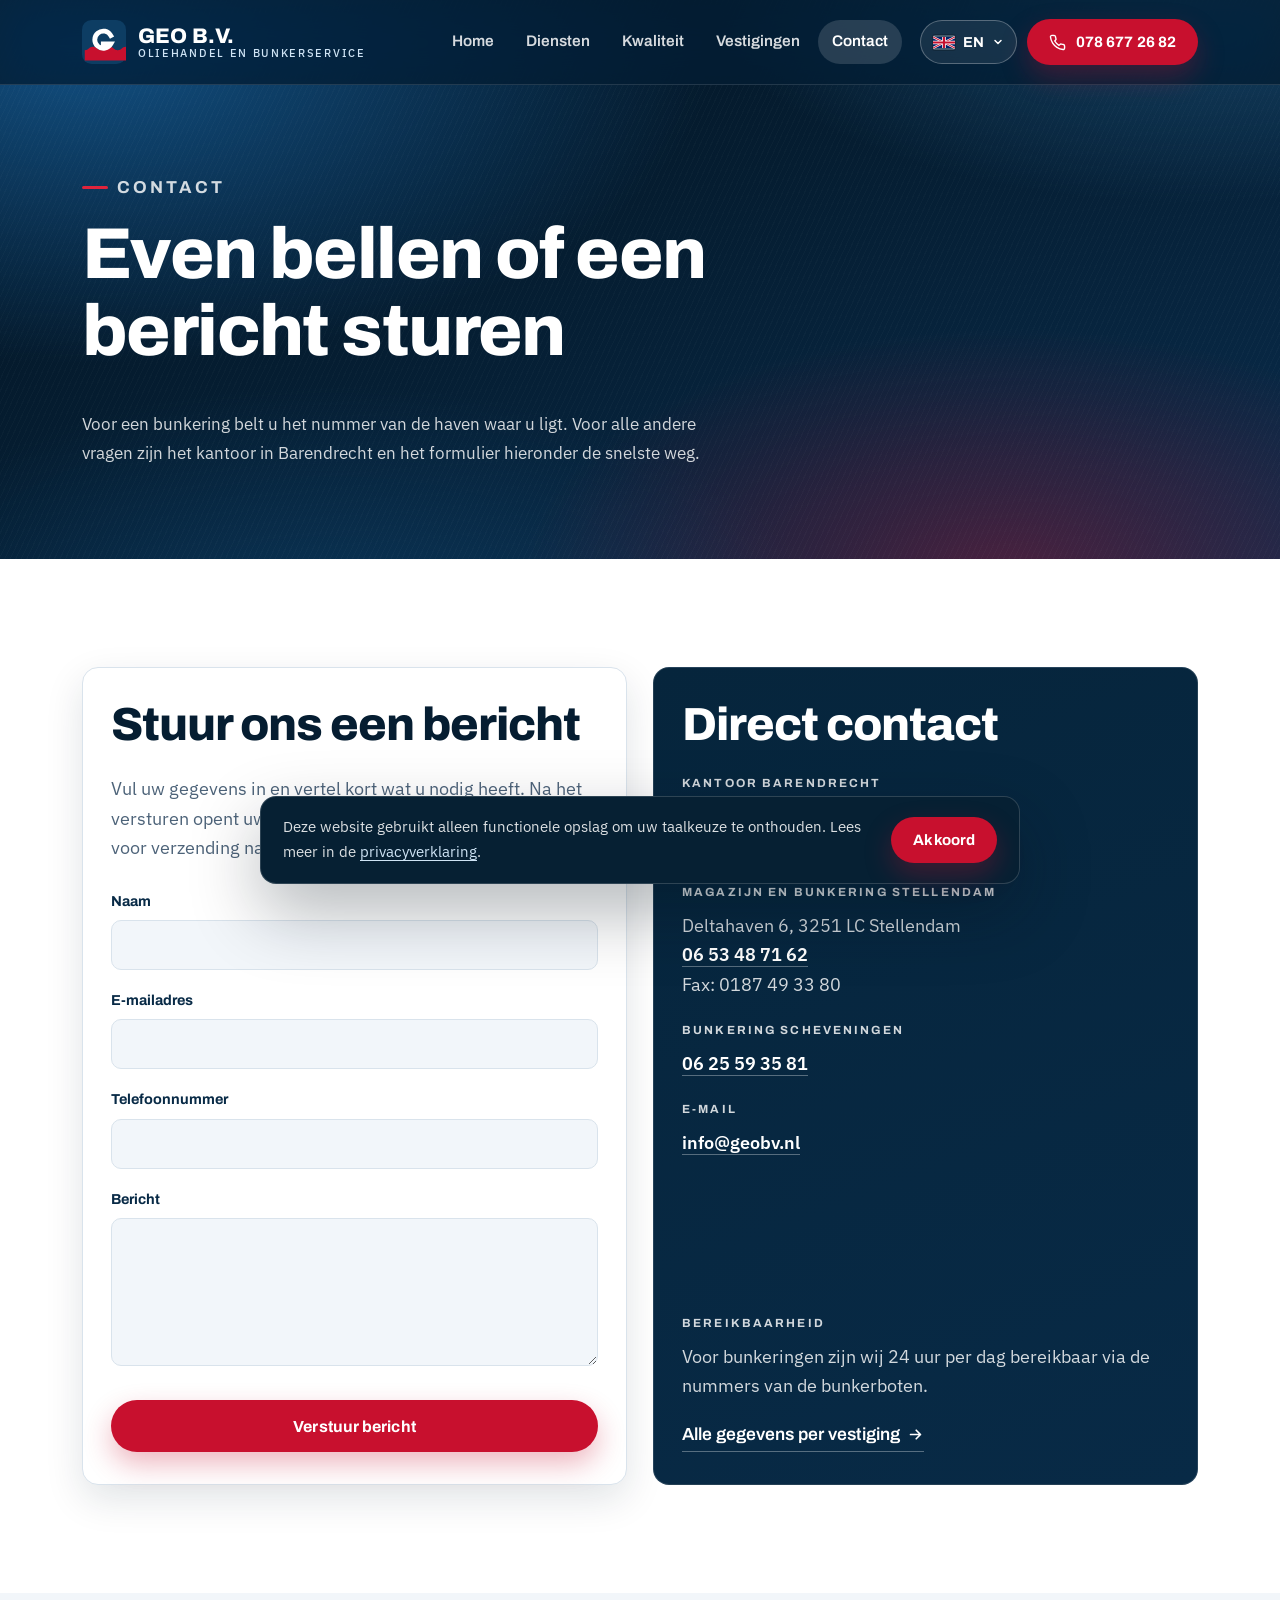
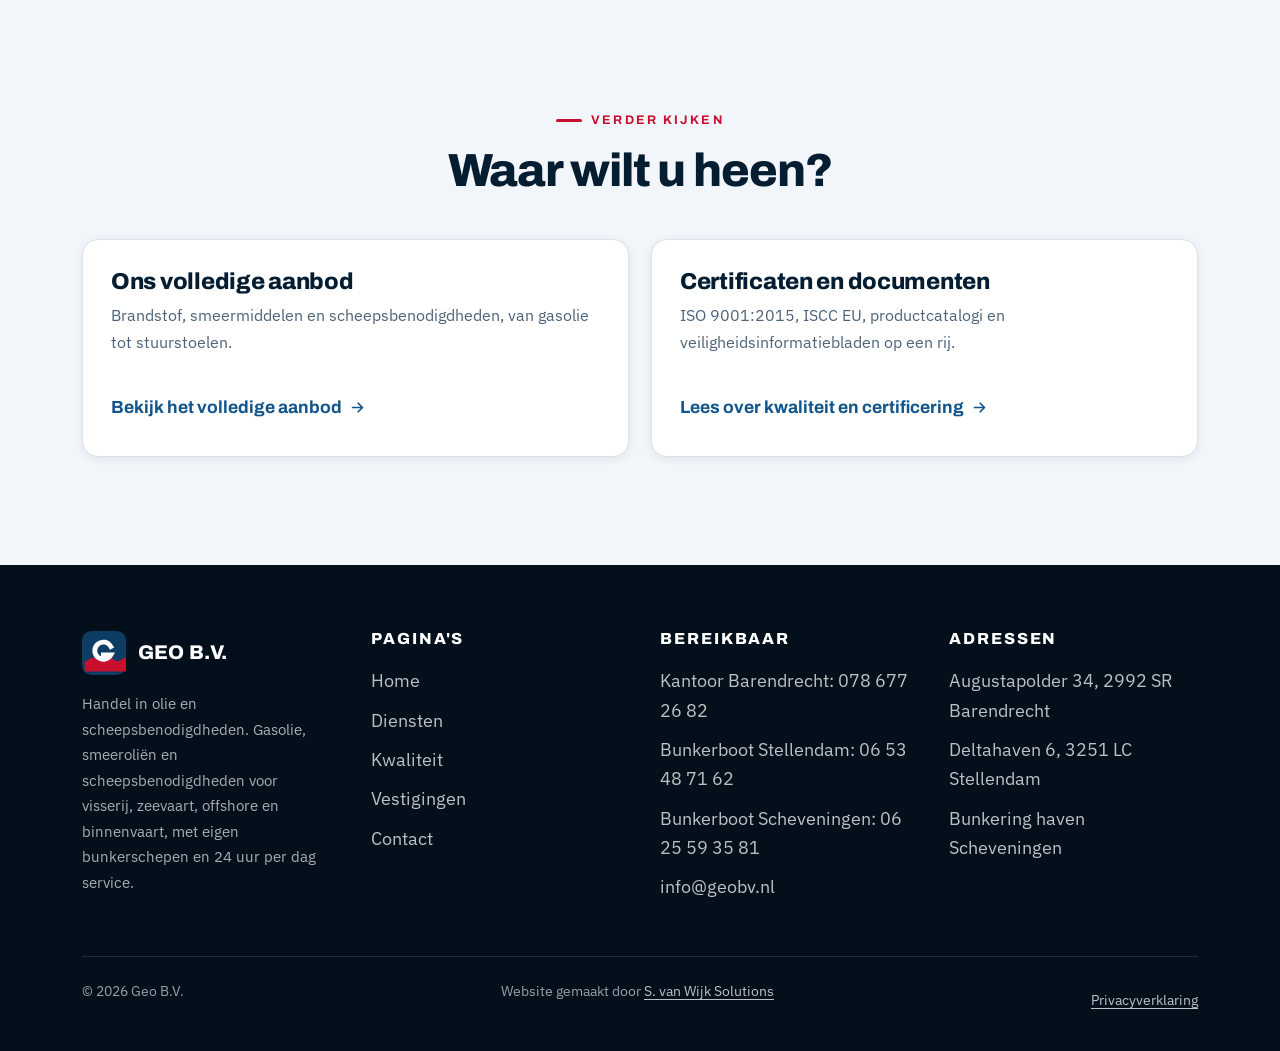
==== contact.html @ 6b33cb9b "Alle pagina's: diensten, kwaliteit, vestigingen, contact, privacy en 404 Certificaten ISO 9001:2015 " ====
<!DOCTYPE html>
<html lang="nl">
<head>
<meta charset="UTF-8">
<meta name="viewport" content="width=device-width, initial-scale=1.0">
<meta name="robots" content="noindex, nofollow">
<title>Contact | Geo B.V. in Barendrecht en Stellendam</title>
<meta name="description" content="Neem contact op met Geo B.V. Kantoor Barendrecht 078 677 26 82, bunkerboot Stellendam 06 53 48 71 62, bunkerboot Scheveningen 06 25 59 35 81, info@geobv.nl.">
<link rel="canonical" href="https://svanwijksolutions.github.io/geo/contact.html">
<link rel="alternate" hreflang="nl" href="https://svanwijksolutions.github.io/geo/contact.html?lang=nl">
<link rel="alternate" hreflang="en" href="https://svanwijksolutions.github.io/geo/contact.html?lang=en">
<link rel="alternate" hreflang="x-default" href="https://svanwijksolutions.github.io/geo/contact.html">
<link rel="icon" href="assets/images/favicon.svg" type="image/svg+xml">
<link rel="icon" href="assets/images/favicon.ico" sizes="any">
<link rel="apple-touch-icon" href="assets/images/apple-touch-icon.png">
<meta property="og:type" content="website">
<meta property="og:locale" content="nl_NL">
<meta property="og:site_name" content="Geo B.V.">
<meta property="og:title" content="Contact | Geo B.V. in Barendrecht en Stellendam">
<meta property="og:description" content="Bel de bunkerboot in uw haven of stuur een bericht via het formulier.">
<meta property="og:url" content="https://svanwijksolutions.github.io/geo/contact.html">
<meta property="og:image" content="https://svanwijksolutions.github.io/geo/assets/images/bunkerschip-geo-ii-scheveningen.jpg">
<meta name="twitter:card" content="summary_large_image">
<link rel="preconnect" href="https://fonts.googleapis.com">
<link rel="preconnect" href="https://fonts.gstatic.com" crossorigin>
<link href="https://fonts.googleapis.com/css2?family=Archivo:wght@400..900&family=IBM+Plex+Sans:wght@400;500;600&display=swap" rel="stylesheet">
<link rel="stylesheet" href="style.css">
<script type="application/ld+json">
{
  "@context": "https://schema.org",
  "@type": "Organization",
  "name": "Geo B.V.",
  "description": "Handel in olie en scheepsbenodigdheden met 24-uurs bunkerservice.",
  "url": "https://www.geobv.nl/",
  "email": "info@geobv.nl",
  "telephone": "+31786772682",
  "address": {
    "@type": "PostalAddress",
    "streetAddress": "Augustapolder 34",
    "postalCode": "2992 SR",
    "addressLocality": "Barendrecht",
    "addressCountry": "NL"
  },
  "contactPoint": [
    { "@type": "ContactPoint", "contactType": "kantoor", "telephone": "+31786772682", "areaServed": "NL" },
    { "@type": "ContactPoint", "contactType": "bunkerboot Stellendam", "telephone": "+31653487162", "areaServed": "NL" },
    { "@type": "ContactPoint", "contactType": "bunkerboot Scheveningen", "telephone": "+31625593581", "areaServed": "NL" }
  ],
  "hasCredential": ["ISO 9001:2015", "ISCC EU"]
}
</script>
</head>
<body data-page="contact">
<a class="skip-link" href="#main" data-i18n="a11y.skip">Direct naar de inhoud</a>
<div id="header-placeholder"></div>

<main id="main">

  <section class="page-hero">
    <div class="aurora" aria-hidden="true"></div>
    <div class="grain" aria-hidden="true"></div>
    <div class="wrap">
      <p class="eyebrow eyebrow--light anim" data-i18n="contact.eyebrow">Contact</p>
      <h1 class="anim d1" data-i18n="contact.title">Even bellen of een bericht sturen</h1>
      <p class="anim d2" data-i18n="contact.lead">Voor een bunkering belt u het nummer van de haven waar u ligt. Voor alle andere vragen zijn het kantoor in Barendrecht en het formulier hieronder de snelste weg.</p>
    </div>
  </section>

  <section class="section" id="formulier">
    <div class="wrap">
      <div class="contact-layout">

        <div class="form-card reveal s1">
          <h2 data-i18n="form.title">Stuur ons een bericht</h2>
          <p class="lead" style="margin-bottom:26px" data-i18n="form.lead">Vul uw gegevens in en vertel kort wat u nodig heeft. Na het versturen opent uw e-mailprogramma met het bericht klaar voor verzending naar info@geobv.nl.</p>

          <form id="contact-form" novalidate>
            <div class="field">
              <label for="naam" data-i18n="form.naam">Naam</label>
              <input type="text" id="naam" name="naam" autocomplete="name" required>
            </div>
            <div class="field">
              <label for="email" data-i18n="form.email">E-mailadres</label>
              <input type="email" id="email" name="email" autocomplete="email" required>
            </div>
            <div class="field">
              <label for="telefoon" data-i18n="form.telefoon">Telefoonnummer</label>
              <input type="tel" id="telefoon" name="telefoon" autocomplete="tel">
            </div>
            <div class="field">
              <label for="bericht" data-i18n="form.bericht">Bericht</label>
              <textarea id="bericht" name="bericht" rows="6" required></textarea>
            </div>

            <div class="field-hp" aria-hidden="true">
              <label for="bedrijfsnaam-controle">Laat dit veld leeg</label>
              <input type="text" id="bedrijfsnaam-controle" name="bedrijfsnaam-controle" tabindex="-1" autocomplete="off">
            </div>

            <div class="form-actions">
              <button type="submit" class="btn btn--primary" data-i18n="form.submit">Verstuur bericht</button>
              <p class="form-status" id="form-status" data-i18n="form.status">Uw e-mailprogramma opent met een kant-en-klaar bericht aan info@geobv.nl. Controleer het bericht en verstuur het.</p>
            </div>
          </form>
        </div>

        <div class="info-card reveal s2">
          <div>
            <h2 data-i18n="contact.info.title">Direct contact</h2>
            <div class="info-block">
              <p class="info-label" data-i18n="contact.info.officeLabel">Kantoor Barendrecht</p>
              <p>Augustapolder 34, 2992 SR Barendrecht<br><a href="tel:+31786772682">078 677 26 82</a></p>
            </div>
            <div class="info-block">
              <p class="info-label" data-i18n="contact.info.stellendamLabel">Magazijn en bunkering Stellendam</p>
              <p>Deltahaven 6, 3251 LC Stellendam<br><a href="tel:+31653487162">06 53 48 71 62</a><br><span data-i18n="vest.b.fax">Fax: 0187 49 33 80</span></p>
            </div>
            <div class="info-block">
              <p class="info-label" data-i18n="contact.info.schevLabel">Bunkering Scheveningen</p>
              <p><a href="tel:+31625593581">06 25 59 35 81</a></p>
            </div>
            <div class="info-block">
              <p class="info-label" data-i18n="contact.info.mailLabel">E-mail</p>
              <p><a href="mailto:info@geobv.nl">info@geobv.nl</a></p>
            </div>
          </div>

          <div>
            <p class="info-label" data-i18n="contact.info.availLabel">Bereikbaarheid</p>
            <p data-i18n="contact.info.avail">Voor bunkeringen zijn wij 24 uur per dag bereikbaar via de nummers van de bunkerboten.</p>
            <p style="margin-top:18px">
              <a class="textlink textlink--light" href="vestigingen.html">
                <span data-i18n="loc.more">Alle gegevens per vestiging</span>
                <svg width="17" height="17" viewBox="0 0 24 24" fill="none" stroke="currentColor" stroke-width="2.4" stroke-linecap="round" stroke-linejoin="round" aria-hidden="true" focusable="false"><path d="M5 12h14M13 6l6 6-6 6"></path></svg>
              </a>
            </p>
          </div>
        </div>

      </div>
    </div>
  </section>

  <section class="section section--sand section--tight">
    <div class="wrap">
      <div class="section-head section-head--center reveal">
        <p class="eyebrow" data-i18n="contact.next.eyebrow">Verder kijken</p>
        <h2 data-i18n="contact.next.title">Waar wilt u heen?</h2>
      </div>
      <div class="grid grid--2">
        <article class="card reveal s1">
          <h3 data-i18n="contact.next.a.title">Ons volledige aanbod</h3>
          <p data-i18n="contact.next.a.text">Brandstof, smeermiddelen en scheepsbenodigdheden, van gasolie tot stuurstoelen.</p>
          <div class="card-foot">
            <a class="textlink" href="diensten.html">
              <span data-i18n="services.more">Bekijk het volledige aanbod</span>
              <svg width="17" height="17" viewBox="0 0 24 24" fill="none" stroke="currentColor" stroke-width="2.4" stroke-linecap="round" stroke-linejoin="round" aria-hidden="true" focusable="false"><path d="M5 12h14M13 6l6 6-6 6"></path></svg>
            </a>
          </div>
        </article>
        <article class="card reveal s2">
          <h3 data-i18n="contact.next.b.title">Certificaten en documenten</h3>
          <p data-i18n="contact.next.b.text">ISO 9001:2015, ISCC EU, productcatalogi en veiligheidsinformatiebladen op een rij.</p>
          <div class="card-foot">
            <a class="textlink" href="kwaliteit.html">
              <span data-i18n="story.link">Lees over kwaliteit en certificering</span>
              <svg width="17" height="17" viewBox="0 0 24 24" fill="none" stroke="currentColor" stroke-width="2.4" stroke-linecap="round" stroke-linejoin="round" aria-hidden="true" focusable="false"><path d="M5 12h14M13 6l6 6-6 6"></path></svg>
            </a>
          </div>
        </article>
      </div>
    </div>
  </section>

</main>

<div id="footer-placeholder"></div>

<div class="cookiebar" role="region" aria-label="Cookiemelding" data-i18n-attr="aria-label:cookie.aria">
  <p data-i18n-html="cookie.text">Deze website gebruikt alleen functionele opslag om uw taalkeuze te onthouden. Lees meer in de <a href="privacy.html">privacyverklaring</a>.</p>
  <button type="button" class="btn btn--primary btn--sm" data-i18n="cookie.accept">Akkoord</button>
</div>

<script src="js/script.js" defer></script>
</body>
</html>
---- style.css ----
/* ==========================================================================
   Geo B.V. — huisstijl blauw / rood / wit
   ========================================================================== */

:root {
  --navy-950: #03101c;
  --navy-900: #051d31;
  --navy-850: #06253c;
  --navy-800: #082a46;
  --navy-700: #0d3d63;
  --blue-600: #12558c;
  --blue-500: #1b74bd;
  --blue-400: #3f9ee0;
  --blue-200: #cfe4f5;
  --red-700: #a50d24;
  --red-600: #c8102e;
  --red-500: #e0243c;
  --white: #ffffff;
  --sand: #f2f6fa;
  --sand-2: #e8eff6;
  --line: #d9e3ec;
  --ink: #0a1a2a;
  --ink-soft: #4d6379;

  --font-display: "Archivo", "Arial Narrow", "Helvetica Neue", Helvetica, Arial, sans-serif;
  --font-body: "IBM Plex Sans", "Segoe UI", system-ui, -apple-system, Helvetica, Arial, sans-serif;

  --wrap: 1180px;
  --radius-s: 10px;
  --radius-m: 16px;
  --radius-l: 26px;

  --shadow-s: 0 2px 10px rgba(5, 29, 49, .08);
  --shadow-m: 0 14px 38px rgba(5, 29, 49, .12);
  --shadow-l: 0 28px 70px rgba(3, 16, 28, .30);

  --header-h: 84px;
  --ease: cubic-bezier(.22, .68, .32, 1);
}

*, *::before, *::after { box-sizing: border-box; }

html {
  scroll-behavior: smooth;
  scroll-padding-top: calc(var(--header-h) + 16px);
  -webkit-text-size-adjust: 100%;
}

body {
  margin: 0;
  font-family: var(--font-body);
  font-size: 17px;
  line-height: 1.68;
  color: var(--ink);
  background: var(--white);
  overflow-x: hidden;
}

img { max-width: 100%; display: block; }

h1, h2, h3, h4 {
  font-family: var(--font-display);
  color: var(--navy-900);
  margin: 0 0 .55em;
  line-height: 1.06;
  letter-spacing: -.022em;
  font-weight: 800;
  text-wrap: balance;
}

h1 { font-size: clamp(2.35rem, 6.2vw, 4.5rem); }
h2 { font-size: clamp(1.85rem, 3.9vw, 2.9rem); }
h3 { font-size: clamp(1.18rem, 1.9vw, 1.44rem); letter-spacing: -.012em; }
h4 { font-size: 1.05rem; letter-spacing: -.008em; }

p { margin: 0 0 1.15rem; }
p:last-child { margin-bottom: 0; }

a { color: var(--blue-600); text-decoration-thickness: 1px; text-underline-offset: 3px; }
a:hover { color: var(--red-600); }

ul { margin: 0 0 1.15rem; padding-left: 1.15rem; }
li { margin-bottom: .4rem; }

:focus-visible {
  outline: 3px solid var(--blue-400);
  outline-offset: 3px;
  border-radius: 4px;
}

.wrap { width: 100%; max-width: var(--wrap); margin: 0 auto; padding: 0 22px; }
.narrow { max-width: 820px; margin-left: auto; margin-right: auto; }

.section { padding: 76px 0; position: relative; }
.section--tight { padding: 56px 0; }
.section--sand { background: var(--sand); }
.section--line { border-top: 1px solid var(--line); }

.section-head { max-width: 720px; margin-bottom: 44px; }
.section-head--center { margin-left: auto; margin-right: auto; text-align: center; }

.eyebrow {
  display: inline-flex;
  align-items: center;
  gap: .55rem;
  font-family: var(--font-display);
  font-size: .78rem;
  font-weight: 700;
  letter-spacing: .18em;
  text-transform: uppercase;
  color: var(--red-600);
  margin: 0 0 .9rem;
}
.eyebrow::before {
  content: "";
  width: 26px;
  height: 3px;
  border-radius: 2px;
  background: var(--red-600);
}
.eyebrow--light { color: var(--blue-200); }
.eyebrow--light::before { background: var(--red-500); }

.lead { font-size: 1.1rem; color: var(--ink-soft); }
.lead-light { font-size: 1.1rem; color: rgba(255, 255, 255, .82); }

.skip-link {
  position: absolute;
  left: -9999px;
  top: 0;
  z-index: 200;
  background: var(--white);
  color: var(--navy-900);
  padding: 14px 20px;
  font-weight: 600;
  border-radius: 0 0 10px 0;
}
.skip-link:focus { left: 0; }

/* ---------- Knoppen ---------- */
.btn {
  display: inline-flex;
  align-items: center;
  justify-content: center;
  gap: .6rem;
  min-height: 52px;
  padding: 15px 30px;
  border: 0;
  border-radius: 999px;
  font-family: var(--font-display);
  font-size: 1rem;
  font-weight: 700;
  letter-spacing: .006em;
  line-height: 1.2;
  text-decoration: none;
  cursor: pointer;
  transition: transform .32s var(--ease), box-shadow .32s var(--ease), background-color .25s var(--ease), color .25s var(--ease);
}
.btn:hover { transform: translateY(-2px) scale(1.02); }
.btn:active { transform: translateY(0) scale(1); }

.btn--primary {
  background: var(--red-600);
  color: var(--white);
  box-shadow: 0 12px 28px rgba(200, 16, 46, .30);
}
.btn--primary:hover {
  background: var(--red-500);
  color: var(--white);
  box-shadow: 0 18px 40px rgba(200, 16, 46, .42);
}

.btn--ghost {
  background: rgba(255, 255, 255, .07);
  color: var(--white);
  border: 1.5px solid rgba(255, 255, 255, .38);
  backdrop-filter: blur(6px);
  -webkit-backdrop-filter: blur(6px);
}
.btn--ghost:hover {
  background: rgba(255, 255, 255, .16);
  border-color: rgba(255, 255, 255, .70);
  color: var(--white);
}

.btn--outline {
  background: transparent;
  color: var(--navy-800);
  border: 1.5px solid var(--line);
}
.btn--outline:hover { background: var(--navy-800); border-color: var(--navy-800); color: var(--white); }

.btn--sm { min-height: 46px; padding: 12px 22px; font-size: .94rem; }

.textlink {
  display: inline-flex;
  align-items: center;
  gap: .45rem;
  font-family: var(--font-display);
  font-weight: 700;
  color: var(--blue-600);
  text-decoration: none;
  border-bottom: 2px solid transparent;
  padding-bottom: 2px;
  transition: color .22s var(--ease), border-color .22s var(--ease);
}
.textlink:hover { color: var(--red-600); border-bottom-color: var(--red-600); }
.textlink svg { transition: transform .28s var(--ease); }
.textlink:hover svg { transform: translateX(4px); }
.textlink--light { color: var(--blue-200); }
.textlink--light:hover { color: var(--white); border-bottom-color: var(--red-500); }

/* ---------- Header ---------- */
.site-header {
  position: fixed;
  inset: 0 0 auto 0;
  z-index: 100;
  background: rgba(5, 29, 49, .78);
  backdrop-filter: blur(20px) saturate(150%);
  -webkit-backdrop-filter: blur(20px) saturate(150%);
  border-bottom: 1px solid rgba(255, 255, 255, .12);
  transition: background-color .3s var(--ease), border-color .3s var(--ease), box-shadow .3s var(--ease);
}
.site-header.scrolled {
  background: rgba(4, 22, 39, .95);
  box-shadow: 0 12px 34px rgba(3, 16, 28, .34);
}

.header-inner {
  display: flex;
  align-items: center;
  gap: 18px;
  height: var(--header-h);
  transition: height .3s var(--ease);
}
.site-header.scrolled .header-inner { height: 66px; }

.brand {
  display: inline-flex;
  align-items: center;
  gap: 12px;
  text-decoration: none;
  margin-right: auto;
  transition: transform .3s var(--ease);
}
.brand:hover { transform: scale(1.02); }
.brand-mark { width: 44px; height: 44px; flex: 0 0 auto; transition: width .3s var(--ease), height .3s var(--ease); }
.site-header.scrolled .brand-mark { width: 38px; height: 38px; }
.brand-text { display: flex; flex-direction: column; line-height: 1.05; }
.brand-name {
  font-family: var(--font-display);
  font-weight: 800;
  font-size: 1.32rem;
  letter-spacing: .01em;
  color: var(--white);
}
.brand-sub {
  font-size: .66rem;
  letter-spacing: .16em;
  text-transform: uppercase;
  color: var(--blue-200);
  font-weight: 500;
}

.nav-links { display: none; list-style: none; margin: 0; padding: 0; gap: 4px; }
.nav-links li { margin: 0; }
.nav-links a {
  display: inline-flex;
  align-items: center;
  min-height: 44px;
  padding: 8px 14px;
  border-radius: 999px;
  font-family: var(--font-display);
  font-size: .96rem;
  font-weight: 600;
  color: rgba(255, 255, 255, .84);
  text-decoration: none;
  transition: color .22s var(--ease), background-color .22s var(--ease);
}
.nav-links a:hover { color: var(--white); background: rgba(255, 255, 255, .12); }
.nav-links a.is-current { color: var(--white); background: rgba(255, 255, 255, .14); }

.header-actions { display: flex; align-items: center; gap: 10px; }
.header-cta { display: none; }

/* Taalswitcher (desktop dropdown met vlaggen) */
.lang-switch { display: none; position: relative; }
.lang-current {
  display: inline-flex;
  align-items: center;
  gap: 8px;
  min-height: 44px;
  padding: 8px 12px;
  border-radius: 999px;
  border: 1.5px solid rgba(255, 255, 255, .28);
  background: rgba(255, 255, 255, .08);
  color: var(--white);
  font-family: var(--font-display);
  font-weight: 700;
  font-size: .9rem;
  cursor: pointer;
  transition: background-color .22s var(--ease), border-color .22s var(--ease);
}
.lang-current:hover { background: rgba(255, 255, 255, .17); border-color: rgba(255, 255, 255, .5); }
.lang-flag {
  width: 22px;
  height: 15px;
  border-radius: 2px;
  flex: 0 0 auto;
  display: inline-block;
  overflow: hidden;
  background: rgba(255, 255, 255, .2);
  box-shadow: 0 0 0 1px rgba(0, 0, 0, .18);
}
.lang-flag svg { width: 100%; height: 100%; display: block; }
.lang-caret { transition: transform .25s var(--ease); }
.lang-switch.open .lang-caret { transform: rotate(180deg); }

.lang-menu {
  position: absolute;
  top: calc(100% + 10px);
  right: 0;
  min-width: 178px;
  margin: 0;
  padding: 7px;
  list-style: none;
  background: #062033;
  border: 1px solid rgba(255, 255, 255, .16);
  border-radius: 14px;
  box-shadow: var(--shadow-l);
  opacity: 0;
  visibility: hidden;
  transform: translateY(-8px);
  transition: opacity .22s var(--ease), transform .22s var(--ease), visibility .22s var(--ease);
}
.lang-switch.open .lang-menu { opacity: 1; visibility: visible; transform: translateY(0); }
.lang-menu li { margin: 0; }
.lang-menu button {
  display: flex;
  align-items: center;
  gap: 10px;
  width: 100%;
  min-height: 44px;
  padding: 9px 12px;
  border: 0;
  border-radius: 9px;
  background: transparent;
  color: rgba(255, 255, 255, .88);
  font-family: var(--font-body);
  font-size: .95rem;
  font-weight: 500;
  text-align: left;
  cursor: pointer;
  transition: background-color .2s var(--ease), color .2s var(--ease);
}
.lang-menu button:hover { background: rgba(255, 255, 255, .12); color: var(--white); }
.lang-menu button[aria-checked="true"] { background: var(--blue-600); color: var(--white); font-weight: 600; }

/* Hamburger */
.menu-toggle {
  position: relative;
  z-index: 115;
  display: inline-flex;
  flex-direction: column;
  justify-content: center;
  align-items: center;
  gap: 5px;
  width: 48px;
  height: 48px;
  padding: 0;
  border: 1.5px solid rgba(255, 255, 255, .28);
  border-radius: 12px;
  background: rgba(255, 255, 255, .08);
  cursor: pointer;
  transition: background-color .22s var(--ease);
}
.menu-toggle:hover { background: rgba(255, 255, 255, .18); }
.menu-toggle span {
  display: block;
  width: 21px;
  height: 2px;
  border-radius: 2px;
  background: var(--white);
  transition: transform .3s var(--ease), opacity .2s var(--ease);
}
body.menu-open .menu-toggle span:nth-child(1) { transform: translateY(7px) rotate(45deg); }
body.menu-open .menu-toggle span:nth-child(2) { opacity: 0; }
body.menu-open .menu-toggle span:nth-child(3) { transform: translateY(-7px) rotate(-45deg); }

/* Mobiel menu */
.mobile-menu {
  position: fixed;
  inset: 0;
  background: #04182a;
  background-color: #04182a;
  width: 100vw;
  height: 100vh;
  height: 100dvh;
  z-index: 110;
  padding: calc(var(--header-h) + 18px) 22px 40px;
  overflow-y: auto;
  transform: translateX(100%);
  visibility: hidden;
  opacity: 0;
  transition: transform .4s var(--ease), opacity .4s var(--ease), visibility .4s var(--ease);
}
.mobile-menu.open { transform: translateX(0); visibility: visible; opacity: 1; }
body.menu-open .site-header { backdrop-filter: none; -webkit-backdrop-filter: none; background: transparent; border-color: transparent; box-shadow: none; }

.mobile-nav { list-style: none; margin: 0 0 26px; padding: 0; }
.mobile-nav li { margin: 0; border-bottom: 1px solid rgba(255, 255, 255, .10); }
.mobile-nav a {
  display: flex;
  align-items: center;
  min-height: 58px;
  padding: 14px 4px;
  font-family: var(--font-display);
  font-size: 1.3rem;
  font-weight: 700;
  color: var(--white);
  text-decoration: none;
}
.mobile-nav a:hover, .mobile-nav a.is-current { color: var(--blue-400); }

.mobile-extra { display: flex; flex-direction: column; gap: 12px; }
.mobile-extra .btn { width: 100%; }

.mobile-lang { margin-top: 26px; }
.mobile-lang-label {
  font-size: .74rem;
  letter-spacing: .18em;
  text-transform: uppercase;
  color: var(--blue-200);
  font-weight: 600;
  margin-bottom: 10px;
}
.mobile-lang-row { display: flex; gap: 10px; }
.mobile-lang-row button {
  display: inline-flex;
  align-items: center;
  gap: 9px;
  min-height: 48px;
  padding: 10px 18px;
  border-radius: 999px;
  border: 1.5px solid rgba(255, 255, 255, .26);
  background: rgba(255, 255, 255, .06);
  color: var(--white);
  font-family: var(--font-display);
  font-weight: 700;
  font-size: .95rem;
  cursor: pointer;
}
.mobile-lang-row button[aria-checked="true"] { background: var(--blue-600); border-color: var(--blue-500); }

/* ---------- Hero ---------- */
.hero {
  position: relative;
  isolation: isolate;
  padding: calc(var(--header-h) + 74px) 0 96px;
  overflow: hidden;
  color: var(--white);
}
.aurora {
  position: absolute;
  inset: -20% -10%;
  z-index: -2;
  background:
    radial-gradient(60% 60% at 14% 20%, rgba(27, 116, 189, .62), rgba(27, 116, 189, 0) 68%),
    radial-gradient(52% 52% at 86% 6%, rgba(63, 158, 224, .38), rgba(63, 158, 224, 0) 66%),
    radial-gradient(48% 48% at 74% 88%, rgba(200, 16, 46, .34), rgba(200, 16, 46, 0) 66%),
    radial-gradient(46% 46% at 30% 96%, rgba(13, 61, 99, .70), rgba(13, 61, 99, 0) 70%),
    linear-gradient(158deg, #03101c 0%, #051d31 46%, #0a3053 100%);
  animation: aurora-drift 30s ease-in-out infinite alternate;
}
@keyframes aurora-drift {
  0% { transform: translate3d(0, 0, 0) scale(1); }
  50% { transform: translate3d(-2.2%, 1.6%, 0) scale(1.05); }
  100% { transform: translate3d(2%, -1.4%, 0) scale(1.02); }
}
.grain {
  position: absolute;
  inset: 0;
  z-index: -1;
  pointer-events: none;
  background-image:
    repeating-linear-gradient(115deg, rgba(255, 255, 255, .045) 0 1px, transparent 1px 5px);
  opacity: .5;
}

.hero-grid {
  display: grid;
  grid-template-columns: 1fr;
  gap: 46px;
  align-items: center;
}
.hero-copy { max-width: 640px; }
.hero h1 { color: var(--white); font-size: clamp(2.5rem, 7.4vw, 4.9rem); letter-spacing: -.032em; }
.hero h1 .accent {
  background: linear-gradient(100deg, #ffffff 8%, #7cc4f5 32%, #e0243c 58%, #ffffff 84%);
  background-size: 260% 100%;
  -webkit-background-clip: text;
  background-clip: text;
  color: transparent;
  -webkit-text-fill-color: transparent;
  animation: sweep 9s linear infinite;
}
@keyframes sweep {
  0% { background-position: 0% 50%; }
  100% { background-position: 260% 50%; }
}
.hero-sub { font-size: clamp(1.02rem, 1.6vw, 1.18rem); color: rgba(255, 255, 255, .84); max-width: 560px; }
.hero-actions { display: flex; flex-wrap: wrap; gap: 14px; margin-top: 32px; }
.hero-note {
  margin-top: 26px;
  font-size: .92rem;
  color: rgba(255, 255, 255, .66);
  display: flex;
  align-items: center;
  gap: .6rem;
}
.pulse-dot {
  width: 10px;
  height: 10px;
  border-radius: 50%;
  background: #56e08a;
  box-shadow: 0 0 0 0 rgba(86, 224, 138, .7);
  animation: pulse 2.4s infinite;
  flex: 0 0 auto;
}
@keyframes pulse {
  0% { box-shadow: 0 0 0 0 rgba(86, 224, 138, .6); }
  70% { box-shadow: 0 0 0 12px rgba(86, 224, 138, 0); }
  100% { box-shadow: 0 0 0 0 rgba(86, 224, 138, 0); }
}

.hero-figure {
  position: relative;
  border-radius: var(--radius-l);
  overflow: hidden;
  border: 1px solid rgba(255, 255, 255, .22);
  background: rgba(255, 255, 255, .06);
  backdrop-filter: blur(8px);
  -webkit-backdrop-filter: blur(8px);
  box-shadow: var(--shadow-l);
  margin: 0;
}
.hero-figure img { width: 100%; height: 100%; object-fit: cover; object-position: center; aspect-ratio: 768 / 528; }
.hero-figure figcaption {
  position: absolute;
  left: 14px;
  bottom: 14px;
  right: 14px;
  padding: 11px 16px;
  border-radius: 14px;
  background: rgba(4, 22, 39, .74);
  backdrop-filter: blur(10px);
  -webkit-backdrop-filter: blur(10px);
  font-size: .85rem;
  color: rgba(255, 255, 255, .9);
  border: 1px solid rgba(255, 255, 255, .14);
}

.hero-wave { position: absolute; left: 0; right: 0; bottom: -1px; z-index: -1; width: 100%; height: auto; }

/* Compacte paginakop */
.page-hero {
  position: relative;
  isolation: isolate;
  overflow: hidden;
  color: var(--white);
  padding: calc(var(--header-h) + 62px) 0 72px;
}
.page-hero h1 { color: var(--white); }
.page-hero p { color: rgba(255, 255, 255, .82); max-width: 660px; font-size: 1.08rem; }

/* ---------- Statistieken ---------- */
.stats {
  display: grid;
  grid-template-columns: 1fr;
  gap: 14px;
}
.stat {
  background: var(--white);
  border: 1px solid var(--line);
  border-radius: var(--radius-m);
  padding: 26px 24px;
  box-shadow: var(--shadow-s);
  text-align: center;
}
.stat-num {
  font-family: var(--font-display);
  font-size: clamp(2.6rem, 5.4vw, 3.5rem);
  font-weight: 800;
  line-height: 1;
  letter-spacing: -.04em;
  color: var(--navy-800);
  display: block;
}
.stat-num .suffix { color: var(--red-600); }
.stat-label {
  display: block;
  margin-top: 10px;
  font-size: .95rem;
  color: var(--ink-soft);
}

.stats--onhero .stat {
  background: rgba(255, 255, 255, .08);
  border-color: rgba(255, 255, 255, .20);
  backdrop-filter: blur(12px);
  -webkit-backdrop-filter: blur(12px);
  box-shadow: none;
}
.stats--onhero .stat-num { color: var(--white); }
.stats--onhero .stat-num .suffix { color: #ff8a9c; }
.stats--onhero .stat-label { color: rgba(255, 255, 255, .74); }

/* ---------- Kaartrasters ---------- */
.grid { display: grid; gap: 22px; grid-template-columns: 1fr; align-items: stretch; }
.grid--2 { grid-template-columns: 1fr; }
.grid--3 { grid-template-columns: 1fr; }

.card {
  display: flex;
  flex-direction: column;
  height: 100%;
  background: var(--white);
  border: 1px solid var(--line);
  border-radius: var(--radius-m);
  padding: 30px 28px;
  box-shadow: var(--shadow-s);
  transition: transform .34s var(--ease), box-shadow .34s var(--ease), border-color .34s var(--ease);
}
.card:hover { transform: translateY(-4px); box-shadow: var(--shadow-m); border-color: #bcd3e6; }
.card h3 { margin-bottom: .5rem; }
.card p { color: var(--ink-soft); font-size: .99rem; }
.card ul { color: var(--ink-soft); font-size: .97rem; margin-bottom: 0; }
.card .card-foot { margin-top: auto; padding-top: 18px; }

.card--dark {
  background: linear-gradient(160deg, var(--navy-850), var(--navy-800));
  border-color: rgba(255, 255, 255, .14);
  color: var(--white);
}
.card--dark h3 { color: var(--white); }
.card--dark p, .card--dark ul { color: rgba(255, 255, 255, .78); }

.card-icon {
  width: 54px;
  height: 54px;
  margin-bottom: 20px;
  border-radius: 14px;
  background: linear-gradient(150deg, var(--blue-600), var(--navy-800));
  display: grid;
  place-items: center;
  flex: 0 0 auto;
}
.card-icon svg { width: 30px; height: 30px; }
.card-icon--red { background: linear-gradient(150deg, var(--red-600), var(--red-700)); }

.card-index {
  font-family: var(--font-display);
  font-size: .8rem;
  font-weight: 700;
  letter-spacing: .2em;
  color: var(--red-600);
  margin-bottom: 12px;
}

/* Chips */
.chips { display: flex; flex-wrap: wrap; gap: 10px; padding: 0; margin: 0; list-style: none; }
.chips li { margin: 0; }
.chip {
  display: inline-flex;
  align-items: center;
  gap: .5rem;
  padding: 9px 18px;
  border-radius: 999px;
  background: var(--white);
  border: 1px solid var(--line);
  font-family: var(--font-display);
  font-weight: 600;
  font-size: .93rem;
  color: var(--navy-800);
  box-shadow: var(--shadow-s);
}
.chip::before { content: ""; width: 7px; height: 7px; border-radius: 50%; background: var(--red-600); flex: 0 0 auto; }
.chip--plain::before { background: var(--blue-500); }

/* ---------- Beeldband ---------- */
.band {
  position: relative;
  border-radius: var(--radius-l);
  overflow: hidden;
  margin: 0 auto;
  max-width: 900px;
  border: 1px solid var(--line);
  box-shadow: var(--shadow-m);
}
.band img { width: 100%; height: 100%; object-fit: cover; object-position: center; aspect-ratio: 2 / 1; }
.band figcaption {
  padding: 14px 20px;
  font-size: .9rem;
  color: var(--ink-soft);
  background: var(--white);
  border-top: 1px solid var(--line);
}

.split {
  display: grid;
  grid-template-columns: 1fr;
  gap: 40px;
  align-items: center;
}
.split--reverse .split-media { order: -1; }
.split-media { margin: 0; }
.split-media img {
  width: 100%;
  border-radius: var(--radius-m);
  object-fit: cover;
  object-position: center;
  aspect-ratio: 480 / 272;
  border: 1px solid var(--line);
  box-shadow: var(--shadow-m);
}
.split-media figcaption { margin-top: 12px; font-size: .88rem; color: var(--ink-soft); }

/* ---------- Vestigingen ---------- */
.loc-card { position: relative; overflow: hidden; }
.loc-card::after {
  content: "";
  position: absolute;
  inset: auto 0 0 0;
  height: 4px;
  background: linear-gradient(90deg, var(--blue-500), var(--red-600));
  transform: scaleX(0);
  transform-origin: left;
  transition: transform .45s var(--ease);
}
.loc-card:hover::after { transform: scaleX(1); }
.loc-role {
  font-family: var(--font-display);
  font-size: .74rem;
  font-weight: 700;
  letter-spacing: .18em;
  text-transform: uppercase;
  color: var(--red-600);
  margin-bottom: 10px;
}
.loc-list { list-style: none; padding: 0; margin: 0; font-size: .99rem; }
.loc-list li { display: flex; gap: 12px; align-items: flex-start; margin-bottom: 12px; color: var(--ink-soft); }
.loc-list li:last-child { margin-bottom: 0; }
.loc-list svg { width: 19px; height: 19px; flex: 0 0 auto; margin-top: 4px; color: var(--blue-500); }
.loc-list a { color: var(--navy-800); font-weight: 600; text-decoration: none; border-bottom: 1px solid rgba(18, 85, 140, .3); }
.loc-list a:hover { color: var(--red-600); border-bottom-color: var(--red-600); }

/* ---------- Certificaten ---------- */
.cert-grid { display: grid; grid-template-columns: 1fr; gap: 26px; }
.cert {
  display: flex;
  flex-direction: column;
  height: 100%;
  background: var(--white);
  border: 1px solid var(--line);
  border-radius: var(--radius-m);
  overflow: hidden;
  box-shadow: var(--shadow-s);
  transition: transform .34s var(--ease), box-shadow .34s var(--ease);
}
.cert:hover { transform: translateY(-4px); box-shadow: var(--shadow-m); }
.cert-media {
  margin: 0;
  padding: 26px 26px 0;
  background: linear-gradient(175deg, var(--sand-2), var(--white));
  display: flex;
  justify-content: center;
}
.cert-media img {
  width: 100%;
  max-width: 300px;
  height: auto;
  border-radius: 8px 8px 0 0;
  border: 1px solid var(--line);
  border-bottom: 0;
  box-shadow: 0 -8px 30px rgba(5, 29, 49, .12);
}
.cert-body { padding: 26px 28px 30px; display: flex; flex-direction: column; flex: 1; }
.cert-body h3 { margin-bottom: .45rem; }
.cert-body p { color: var(--ink-soft); font-size: .99rem; }
.cert-tag {
  display: inline-flex;
  align-self: flex-start;
  align-items: center;
  gap: .45rem;
  padding: 6px 14px;
  border-radius: 999px;
  background: var(--sand);
  border: 1px solid var(--line);
  font-family: var(--font-display);
  font-size: .78rem;
  font-weight: 700;
  letter-spacing: .1em;
  text-transform: uppercase;
  color: var(--blue-600);
  margin-bottom: 14px;
}

/* Documentenlijst */
.doc-list { list-style: none; margin: 0; padding: 0; display: grid; gap: 12px; grid-template-columns: 1fr; }
.doc-list li { margin: 0; }
.doc-list--one { grid-template-columns: 1fr !important; }
.doc-list a {
  display: flex;
  align-items: center;
  gap: 14px;
  min-height: 60px;
  padding: 15px 20px;
  background: var(--white);
  border: 1px solid var(--line);
  border-radius: var(--radius-s);
  color: var(--navy-800);
  font-weight: 500;
  text-decoration: none;
  box-shadow: var(--shadow-s);
  transition: transform .28s var(--ease), border-color .28s var(--ease), color .28s var(--ease);
}
.doc-list a:hover { transform: translateX(4px); border-color: var(--blue-500); color: var(--blue-600); }
.doc-list svg { width: 20px; height: 20px; flex: 0 0 auto; color: var(--red-600); }
.doc-note { font-size: .92rem; color: var(--ink-soft); margin-top: 16px; }

/* ---------- CTA-band ---------- */
.cta-band {
  position: relative;
  isolation: isolate;
  overflow: hidden;
  color: var(--white);
  padding: 74px 0;
  text-align: center;
}
.cta-band h2 { color: var(--white); }
.cta-inner { display: flex; flex-direction: column; align-items: center; justify-content: center; text-align: center; }
.cta-inner p { color: rgba(255, 255, 255, .82); max-width: 620px; }
.cta-actions { display: flex; flex-wrap: wrap; gap: 14px; justify-content: center; margin-top: 26px; }

/* ---------- Formulier ---------- */
.contact-layout { display: grid; grid-template-columns: 1fr; gap: 26px; align-items: stretch; }
.form-card {
  background: var(--white);
  border: 1px solid var(--line);
  border-radius: var(--radius-m);
  padding: 32px 28px;
  box-shadow: var(--shadow-m);
  display: flex;
  flex-direction: column;
}
.form-card form { display: flex; flex-direction: column; flex: 1; }
.field { margin-bottom: 18px; }
.field label {
  display: block;
  font-family: var(--font-display);
  font-weight: 700;
  font-size: .9rem;
  color: var(--navy-800);
  margin-bottom: 7px;
}
.field input, .field textarea {
  width: 100%;
  min-height: 50px;
  padding: 13px 16px;
  font-family: var(--font-body);
  font-size: 1rem;
  color: var(--ink);
  background: var(--sand);
  border: 1.5px solid var(--line);
  border-radius: var(--radius-s);
  transition: border-color .22s var(--ease), background-color .22s var(--ease);
}
.field textarea { min-height: 138px; resize: vertical; }
.field input:focus, .field textarea:focus { background: var(--white); border-color: var(--blue-500); outline: none; }
.field-hp { position: absolute; left: -9999px; width: 1px; height: 1px; overflow: hidden; }
.form-actions { margin-top: auto; padding-top: 8px; }
.form-actions .btn { width: 100%; }
.form-status {
  margin-top: 16px;
  padding: 14px 18px;
  border-radius: var(--radius-s);
  background: #e9f5ec;
  border: 1px solid #b9dfc4;
  color: #14532d;
  font-size: .95rem;
  display: none;
}
.form-status.show { display: block; }

.info-card {
  background: linear-gradient(160deg, var(--navy-850), var(--navy-800));
  border: 1px solid rgba(255, 255, 255, .12);
  border-radius: var(--radius-m);
  padding: 32px 28px;
  color: var(--white);
  display: flex;
  flex-direction: column;
  justify-content: space-between;
  gap: 24px;
}
.info-card h2, .info-card h3 { color: var(--white); }
.info-block + .info-block { margin-top: 22px; }
.info-label {
  font-family: var(--font-display);
  font-size: .74rem;
  font-weight: 700;
  letter-spacing: .18em;
  text-transform: uppercase;
  color: var(--blue-200);
  margin-bottom: 8px;
}
.info-card a { color: var(--white); text-decoration: none; border-bottom: 1px solid rgba(255, 255, 255, .32); font-weight: 600; }
.info-card a:hover { color: #ffd0d7; border-bottom-color: #ffd0d7; }
.info-card p { color: rgba(255, 255, 255, .82); }

/* ---------- Cookiemelding ---------- */
.cookiebar {
  position: fixed;
  left: 16px;
  right: 16px;
  bottom: 16px;
  z-index: 120;
  display: none;
  gap: 18px;
  align-items: center;
  flex-wrap: wrap;
  max-width: 760px;
  margin: 0 auto;
  padding: 18px 22px;
  border-radius: var(--radius-m);
  background: #062033;
  border: 1px solid rgba(255, 255, 255, .16);
  box-shadow: var(--shadow-l);
  color: rgba(255, 255, 255, .86);
  font-size: .93rem;
}
.cookiebar.show { display: flex; }
.cookiebar p { margin: 0; flex: 1 1 300px; }
.cookiebar a { color: var(--blue-200); }
.cookiebar .btn { flex: 0 0 auto; }

/* ---------- Footer ---------- */
.site-footer { background: var(--navy-950); color: rgba(255, 255, 255, .74); padding: 66px 0 0; }
.footer-grid {
  display: grid;
  grid-template-columns: 1fr;
  gap: 34px;
  padding-bottom: 44px;
}
.footer-col h3 {
  color: var(--white);
  font-size: 1rem;
  letter-spacing: .12em;
  text-transform: uppercase;
  margin-bottom: 18px;
}
.footer-col ul { list-style: none; margin: 0; padding: 0; }
.footer-col li { margin-bottom: 10px; }
.footer-col a { color: rgba(255, 255, 255, .74); text-decoration: none; }
.footer-col a:hover { color: var(--white); }
.footer-brand { display: inline-flex; align-items: center; gap: 12px; margin-bottom: 16px; text-decoration: none; }
.footer-brand .brand-name { font-size: 1.24rem; }
.footer-about p { font-size: .95rem; color: rgba(255, 255, 255, .66); max-width: 340px; }

.footer-bottom {
  display: flex;
  flex-direction: column;
  align-items: center;
  gap: 12px;
  text-align: center;
  padding: 22px 0 30px;
  border-top: 1px solid rgba(255, 255, 255, .12);
  font-size: .88rem;
  color: rgba(255, 255, 255, .6);
}
.footer-bottom a { color: rgba(255, 255, 255, .74); }
.footer-bottom a:hover { color: var(--white); }

/* ---------- 404 ---------- */
.error-page {
  min-height: 74vh;
  display: flex;
  align-items: center;
  justify-content: center;
  text-align: center;
  color: var(--white);
  position: relative;
  isolation: isolate;
  overflow: hidden;
  padding: calc(var(--header-h) + 60px) 0 80px;
}
.error-code {
  font-family: var(--font-display);
  font-size: clamp(5rem, 18vw, 10rem);
  font-weight: 900;
  line-height: .9;
  letter-spacing: -.05em;
  color: rgba(255, 255, 255, .16);
  margin: 0;
}
.error-page h1 { color: var(--white); }
.error-page p { color: rgba(255, 255, 255, .8); max-width: 520px; margin-left: auto; margin-right: auto; }

/* ---------- Tekstpagina (privacy) ---------- */
.prose { max-width: 780px; }
.prose h2 { font-size: clamp(1.4rem, 2.6vw, 1.8rem); margin-top: 2.2rem; }
.prose h3 { margin-top: 1.6rem; }
.prose ul { color: var(--ink-soft); }
.prose table { width: 100%; border-collapse: collapse; margin: 1.2rem 0; font-size: .96rem; }
.prose th, .prose td { text-align: left; padding: 12px 14px; border-bottom: 1px solid var(--line); }
.prose th { font-family: var(--font-display); color: var(--navy-800); }
.table-scroll { overflow-x: auto; }

/* ---------- Beweging ---------- */
@keyframes fade-up {
  from { opacity: 0; transform: translateY(22px); }
  to { opacity: 1; transform: translateY(0); }
}
.anim { animation: fade-up .9s var(--ease) both; }
.d1 { animation-delay: .10s; }
.d2 { animation-delay: .20s; }
.d3 { animation-delay: .30s; }
.d4 { animation-delay: .40s; }
.d5 { animation-delay: .50s; }

/* Veilig scroll-reveal patroon: alleen actief zodra JS de klasse zet */
.js-motion .reveal { opacity: 0; transform: translateY(26px); transition: opacity .75s var(--ease), transform .75s var(--ease); }
.js-motion .reveal.in-view { opacity: 1; transform: translateY(0); }
.js-motion .reveal.s1 { transition-delay: .08s; }
.js-motion .reveal.s2 { transition-delay: .16s; }
.js-motion .reveal.s3 { transition-delay: .24s; }
.js-motion .reveal.s4 { transition-delay: .32s; }
.js-motion .reveal.s5 { transition-delay: .40s; }

@media (prefers-reduced-motion: reduce) {
  html { scroll-behavior: auto; }
  *, *::before, *::after {
    animation-duration: .001ms !important;
    animation-iteration-count: 1 !important;
    transition-duration: .001ms !important;
  }
  .anim { animation: none; opacity: 1; transform: none; }
  .js-motion .reveal { opacity: 1; transform: none; }
}

/* ==========================================================================
   Breakpoints
   ========================================================================== */

@media (min-width: 560px) {
  .stats { grid-template-columns: repeat(3, 1fr); }
  .doc-list { grid-template-columns: 1fr; }
  .footer-bottom { font-size: .9rem; }
}

@media (min-width: 768px) {
  body { font-size: 17.5px; }
  .section { padding: 96px 0; }
  .section--tight { padding: 66px 0; }
  .grid--2 { grid-template-columns: repeat(2, 1fr); }
  .cert-grid { grid-template-columns: repeat(2, 1fr); }
  .contact-layout { grid-template-columns: 1fr 1fr; }
  .split { grid-template-columns: 1fr 1fr; gap: 50px; }
  .lang-switch { display: block; }
  .mobile-lang { display: none; }
  .doc-list { grid-template-columns: repeat(2, 1fr); }
  .footer-grid { grid-template-columns: repeat(2, 1fr); gap: 34px 40px; }
  .footer-bottom {
    flex-direction: row;
    justify-content: space-between;
    align-items: center;
    text-align: left;
    gap: 20px;
  }
  .band img { aspect-ratio: 900 / 272; }
  .cta-band { padding: 96px 0; }
}

@media (min-width: 992px) {
  .nav-links { display: flex; }
  .header-cta { display: inline-flex; }
  .menu-toggle { display: none; }
  .grid--3 { grid-template-columns: repeat(3, 1fr); }
  .hero { padding: calc(var(--header-h) + 92px) 0 118px; }
  .hero-grid { grid-template-columns: 1.05fr .95fr; gap: 56px; }
  .footer-grid { grid-template-columns: repeat(4, 1fr); }
  .mobile-menu { display: none; }
  .page-hero { padding: calc(var(--header-h) + 84px) 0 92px; }
}

@media (min-width: 1200px) {
  .wrap { padding: 0 32px; }
  .section { padding: 108px 0; }
}
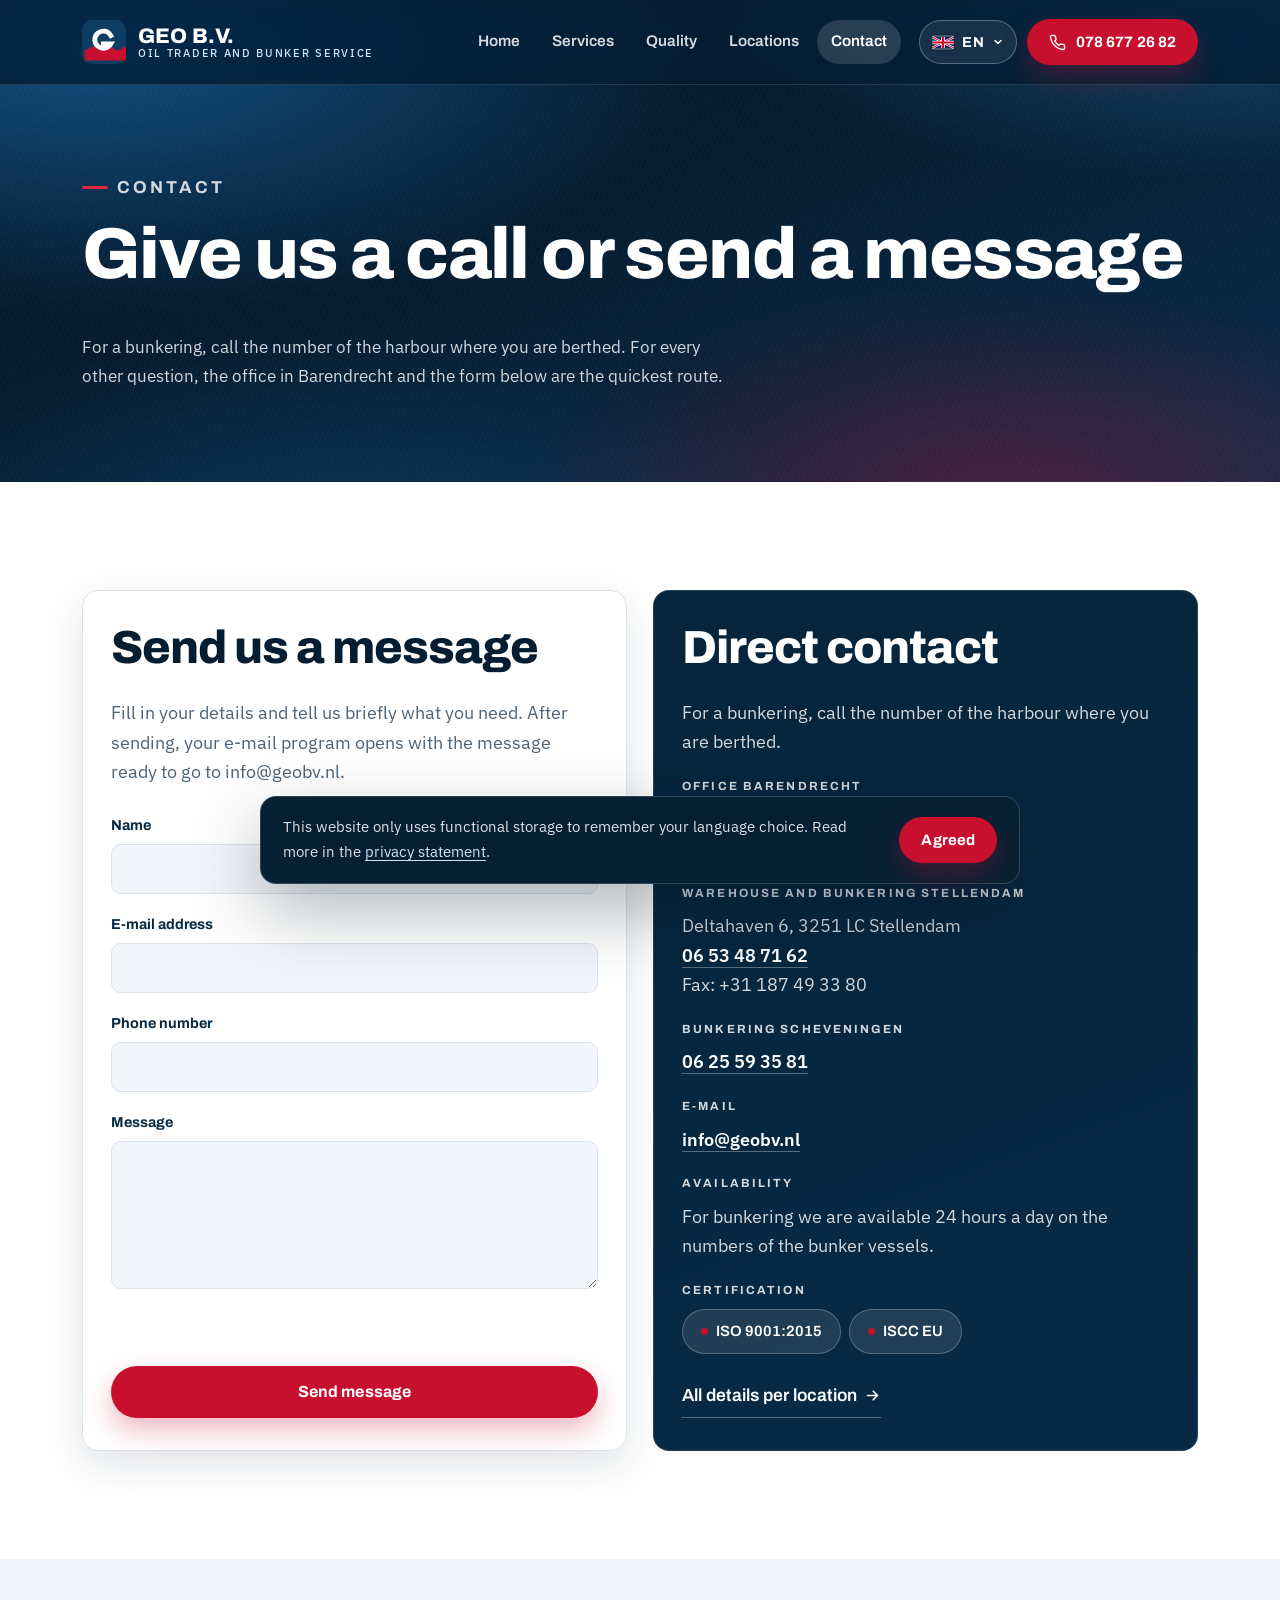
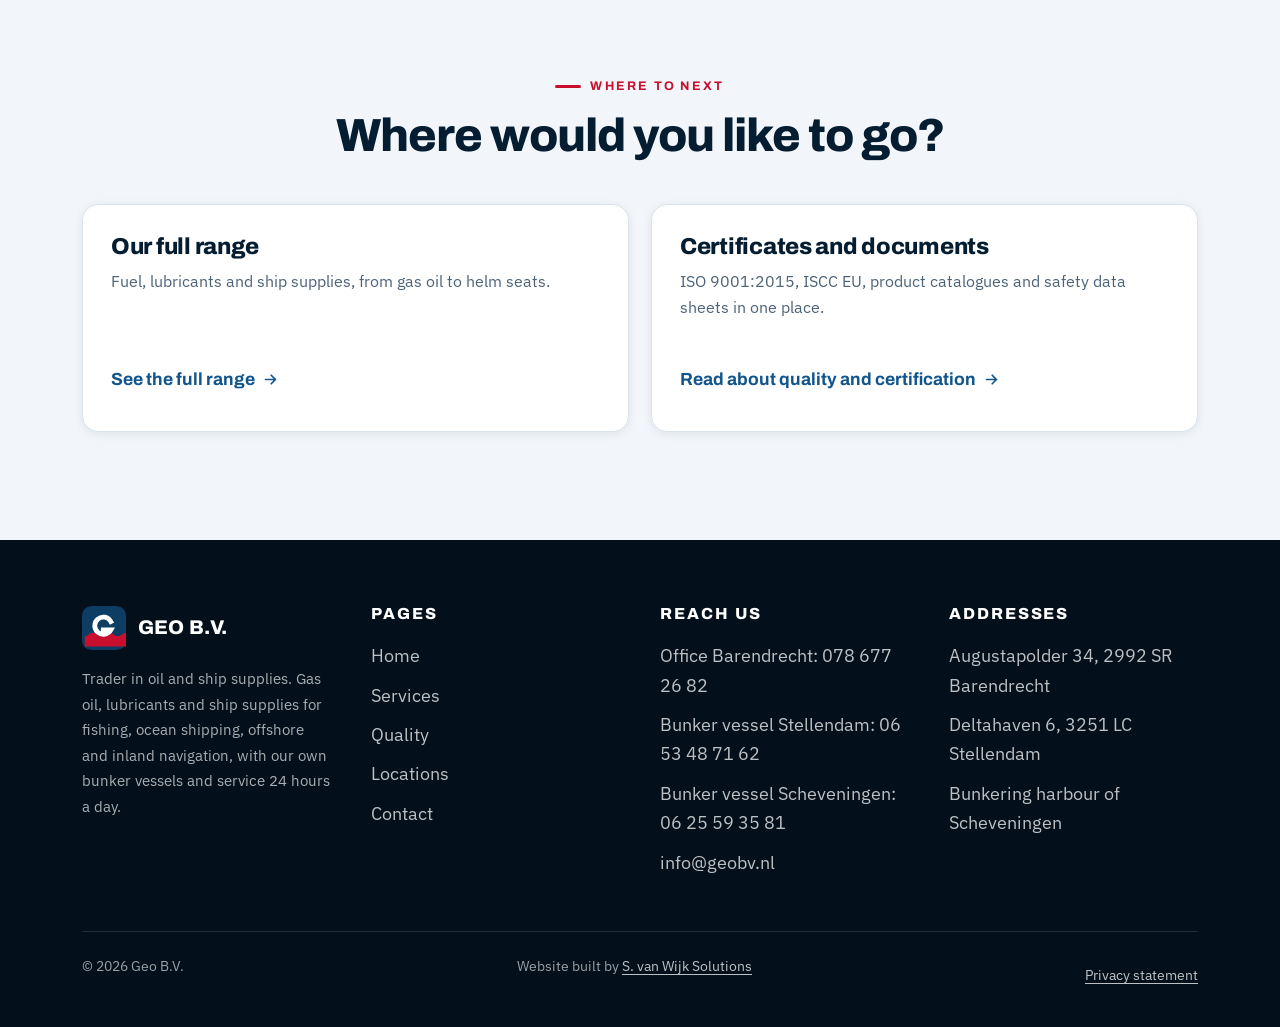
==== commit 4c66a13b: "Eindpolish na visuele QA op 480, 768, 992 en 1440 pixels Contactkaart vult nu de volledige kolomhoog" ====
--- a/contact.html
+++ b/contact.html
@@ -105,35 +105,49 @@
         </div>
 
         <div class="info-card reveal s2">
-          <div>
+          <div class="info-block">
             <h2 data-i18n="contact.info.title">Direct contact</h2>
-            <div class="info-block">
-              <p class="info-label" data-i18n="contact.info.officeLabel">Kantoor Barendrecht</p>
-              <p>Augustapolder 34, 2992 SR Barendrecht<br><a href="tel:+31786772682">078 677 26 82</a></p>
-            </div>
-            <div class="info-block">
-              <p class="info-label" data-i18n="contact.info.stellendamLabel">Magazijn en bunkering Stellendam</p>
-              <p>Deltahaven 6, 3251 LC Stellendam<br><a href="tel:+31653487162">06 53 48 71 62</a><br><span data-i18n="vest.b.fax">Fax: 0187 49 33 80</span></p>
-            </div>
-            <div class="info-block">
-              <p class="info-label" data-i18n="contact.info.schevLabel">Bunkering Scheveningen</p>
-              <p><a href="tel:+31625593581">06 25 59 35 81</a></p>
-            </div>
-            <div class="info-block">
-              <p class="info-label" data-i18n="contact.info.mailLabel">E-mail</p>
-              <p><a href="mailto:info@geobv.nl">info@geobv.nl</a></p>
-            </div>
-          </div>
-
-          <div>
+            <p data-i18n="contact.info.lead">Voor een bunkering belt u het nummer van de haven waar u ligt.</p>
+          </div>
+
+          <div class="info-block">
+            <p class="info-label" data-i18n="contact.info.officeLabel">Kantoor Barendrecht</p>
+            <p>Augustapolder 34, 2992 SR Barendrecht<br><a href="tel:+31786772682">078 677 26 82</a></p>
+          </div>
+
+          <div class="info-block">
+            <p class="info-label" data-i18n="contact.info.stellendamLabel">Magazijn en bunkering Stellendam</p>
+            <p>Deltahaven 6, 3251 LC Stellendam<br><a href="tel:+31653487162">06 53 48 71 62</a><br><span data-i18n="vest.b.fax">Fax: 0187 49 33 80</span></p>
+          </div>
+
+          <div class="info-block">
+            <p class="info-label" data-i18n="contact.info.schevLabel">Bunkering Scheveningen</p>
+            <p><a href="tel:+31625593581">06 25 59 35 81</a></p>
+          </div>
+
+          <div class="info-block">
+            <p class="info-label" data-i18n="contact.info.mailLabel">E-mail</p>
+            <p><a href="mailto:info@geobv.nl">info@geobv.nl</a></p>
+          </div>
+
+          <div class="info-block">
             <p class="info-label" data-i18n="contact.info.availLabel">Bereikbaarheid</p>
             <p data-i18n="contact.info.avail">Voor bunkeringen zijn wij 24 uur per dag bereikbaar via de nummers van de bunkerboten.</p>
-            <p style="margin-top:18px">
-              <a class="textlink textlink--light" href="vestigingen.html">
-                <span data-i18n="loc.more">Alle gegevens per vestiging</span>
-                <svg width="17" height="17" viewBox="0 0 24 24" fill="none" stroke="currentColor" stroke-width="2.4" stroke-linecap="round" stroke-linejoin="round" aria-hidden="true" focusable="false"><path d="M5 12h14M13 6l6 6-6 6"></path></svg>
-              </a>
-            </p>
+          </div>
+
+          <div class="info-block">
+            <p class="info-label" data-i18n="contact.info.certLabel">Certificering</p>
+            <ul class="chips chips--light">
+              <li><span class="chip chip--light">ISO 9001:2015</span></li>
+              <li><span class="chip chip--light">ISCC EU</span></li>
+            </ul>
+          </div>
+
+          <div class="info-block">
+            <a class="textlink textlink--light" href="vestigingen.html">
+              <span data-i18n="loc.more">Alle gegevens per vestiging</span>
+              <svg width="17" height="17" viewBox="0 0 24 24" fill="none" stroke="currentColor" stroke-width="2.4" stroke-linecap="round" stroke-linejoin="round" aria-hidden="true" focusable="false"><path d="M5 12h14M13 6l6 6-6 6"></path></svg>
+            </a>
           </div>
         </div>
 
--- a/style.css
+++ b/style.css
@@ -1,5 +1,5 @@
 /* ==========================================================================
-   Geo B.V. — huisstijl blauw / rood / wit
+   Geo B.V. huisstijl: blauw, rood en wit
    ========================================================================== */
 
 :root {
@@ -89,12 +89,10 @@
 }
 
 .wrap { width: 100%; max-width: var(--wrap); margin: 0 auto; padding: 0 22px; }
-.narrow { max-width: 820px; margin-left: auto; margin-right: auto; }
 
 .section { padding: 76px 0; position: relative; }
 .section--tight { padding: 56px 0; }
 .section--sand { background: var(--sand); }
-.section--line { border-top: 1px solid var(--line); }
 
 .section-head { max-width: 720px; margin-bottom: 44px; }
 .section-head--center { margin-left: auto; margin-right: auto; text-align: center; }
@@ -122,7 +120,6 @@
 .eyebrow--light::before { background: var(--red-500); }
 
 .lead { font-size: 1.1rem; color: var(--ink-soft); }
-.lead-light { font-size: 1.1rem; color: rgba(255, 255, 255, .82); }
 
 .skip-link {
   position: absolute;
@@ -193,22 +190,38 @@
 .btn--sm { min-height: 46px; padding: 12px 22px; font-size: .94rem; }
 
 .textlink {
+  position: relative;
   display: inline-flex;
   align-items: center;
   gap: .45rem;
+  min-height: 44px;
+  padding: 4px 0;
   font-family: var(--font-display);
   font-weight: 700;
   color: var(--blue-600);
   text-decoration: none;
-  border-bottom: 2px solid transparent;
-  padding-bottom: 2px;
-  transition: color .22s var(--ease), border-color .22s var(--ease);
-}
-.textlink:hover { color: var(--red-600); border-bottom-color: var(--red-600); }
+  transition: color .22s var(--ease);
+}
+.textlink::after {
+  content: "";
+  position: absolute;
+  left: 0;
+  right: 0;
+  bottom: 9px;
+  height: 2px;
+  border-radius: 2px;
+  background: currentColor;
+  transform: scaleX(0);
+  transform-origin: left center;
+  transition: transform .28s var(--ease);
+}
+.textlink:hover { color: var(--red-600); }
+.textlink:hover::after { transform: scaleX(1); }
 .textlink svg { transition: transform .28s var(--ease); }
 .textlink:hover svg { transform: translateX(4px); }
 .textlink--light { color: var(--blue-200); }
-.textlink--light:hover { color: var(--white); border-bottom-color: var(--red-500); }
+.textlink--light:hover { color: var(--white); }
+.textlink--light:hover::after { background: var(--red-500); }
 
 /* ---------- Header ---------- */
 .site-header {
@@ -262,6 +275,7 @@
   font-weight: 500;
 }
 
+.primary-nav { display: contents; }
 .nav-links { display: none; list-style: none; margin: 0; padding: 0; gap: 4px; }
 .nav-links li { margin: 0; }
 .nav-links a {
@@ -313,6 +327,7 @@
   box-shadow: 0 0 0 1px rgba(0, 0, 0, .18);
 }
 .lang-flag svg { width: 100%; height: 100%; display: block; }
+.lang-code { letter-spacing: .04em; }
 .lang-caret { transition: transform .25s var(--ease); }
 .lang-switch.open .lang-caret { transform: rotate(180deg); }
 
@@ -405,7 +420,7 @@
   transition: transform .4s var(--ease), opacity .4s var(--ease), visibility .4s var(--ease);
 }
 .mobile-menu.open { transform: translateX(0); visibility: visible; opacity: 1; }
-body.menu-open .site-header { backdrop-filter: none; -webkit-backdrop-filter: none; background: transparent; border-color: transparent; box-shadow: none; }
+body.menu-open .site-header { z-index: 115; backdrop-filter: none; -webkit-backdrop-filter: none; background: transparent; border-color: transparent; box-shadow: none; }
 
 .mobile-nav { list-style: none; margin: 0 0 26px; padding: 0; }
 .mobile-nav li { margin: 0; border-bottom: 1px solid rgba(255, 255, 255, .10); }
@@ -587,6 +602,7 @@
   box-shadow: var(--shadow-s);
   text-align: center;
 }
+.stat-num .value { font-variant-numeric: tabular-nums; }
 .stat-num {
   font-family: var(--font-display);
   font-size: clamp(2.6rem, 5.4vw, 3.5rem);
@@ -596,7 +612,6 @@
   color: var(--navy-800);
   display: block;
 }
-.stat-num .suffix { color: var(--red-600); }
 .stat-label {
   display: block;
   margin-top: 10px;
@@ -611,8 +626,8 @@
   -webkit-backdrop-filter: blur(12px);
   box-shadow: none;
 }
-.stats--onhero .stat-num { color: var(--white); }
-.stats--onhero .stat-num .suffix { color: #ff8a9c; }
+.stats--onhero .stat-num .value { font-variant-numeric: tabular-nums; }
+.stat-num { color: var(--white); }
 .stats--onhero .stat-label { color: rgba(255, 255, 255, .74); }
 
 /* ---------- Kaartrasters ---------- */
@@ -637,13 +652,6 @@
 .card ul { color: var(--ink-soft); font-size: .97rem; margin-bottom: 0; }
 .card .card-foot { margin-top: auto; padding-top: 18px; }
 
-.card--dark {
-  background: linear-gradient(160deg, var(--navy-850), var(--navy-800));
-  border-color: rgba(255, 255, 255, .14);
-  color: var(--white);
-}
-.card--dark h3 { color: var(--white); }
-.card--dark p, .card--dark ul { color: rgba(255, 255, 255, .78); }
 
 .card-icon {
   width: 54px;
@@ -712,7 +720,6 @@
   gap: 40px;
   align-items: center;
 }
-.split--reverse .split-media { order: -1; }
 .split-media { margin: 0; }
 .split-media img {
   width: 100%;
@@ -901,10 +908,17 @@
   display: flex;
   flex-direction: column;
   justify-content: space-between;
-  gap: 24px;
+  gap: 20px;
 }
 .info-card h2, .info-card h3 { color: var(--white); }
-.info-block + .info-block { margin-top: 22px; }
+.info-block { display: block; }
+.chips--light { gap: 8px; }
+.chip--light {
+  background: rgba(255, 255, 255, .10);
+  border-color: rgba(255, 255, 255, .24);
+  color: var(--white);
+  box-shadow: none;
+}
 .info-label {
   font-family: var(--font-display);
   font-size: .74rem;
@@ -924,7 +938,7 @@
   left: 16px;
   right: 16px;
   bottom: 16px;
-  z-index: 120;
+  z-index: 95;
   display: none;
   gap: 18px;
   align-items: center;
@@ -940,6 +954,7 @@
   font-size: .93rem;
 }
 .cookiebar.show { display: flex; }
+body.menu-open .cookiebar { display: none; }
 .cookiebar p { margin: 0; flex: 1 1 300px; }
 .cookiebar a { color: var(--blue-200); }
 .cookiebar .btn { flex: 0 0 auto; }
@@ -952,6 +967,7 @@
   gap: 34px;
   padding-bottom: 44px;
 }
+.footer-col h2,
 .footer-col h3 {
   color: var(--white);
   font-size: 1rem;
@@ -978,6 +994,7 @@
   font-size: .88rem;
   color: rgba(255, 255, 255, .6);
 }
+.footer-bottom .js-year { font-variant-numeric: tabular-nums; }
 .footer-bottom a { color: rgba(255, 255, 255, .74); }
 .footer-bottom a:hover { color: var(--white); }
 
@@ -1035,7 +1052,6 @@
 .js-motion .reveal.s2 { transition-delay: .16s; }
 .js-motion .reveal.s3 { transition-delay: .24s; }
 .js-motion .reveal.s4 { transition-delay: .32s; }
-.js-motion .reveal.s5 { transition-delay: .40s; }
 
 @media (prefers-reduced-motion: reduce) {
   html { scroll-behavior: auto; }
@@ -1051,6 +1067,10 @@
 /* ==========================================================================
    Breakpoints
    ========================================================================== */
+
+@media (max-width: 479px) {
+  .brand-sub { display: none; }
+}
 
 @media (min-width: 560px) {
   .stats { grid-template-columns: repeat(3, 1fr); }
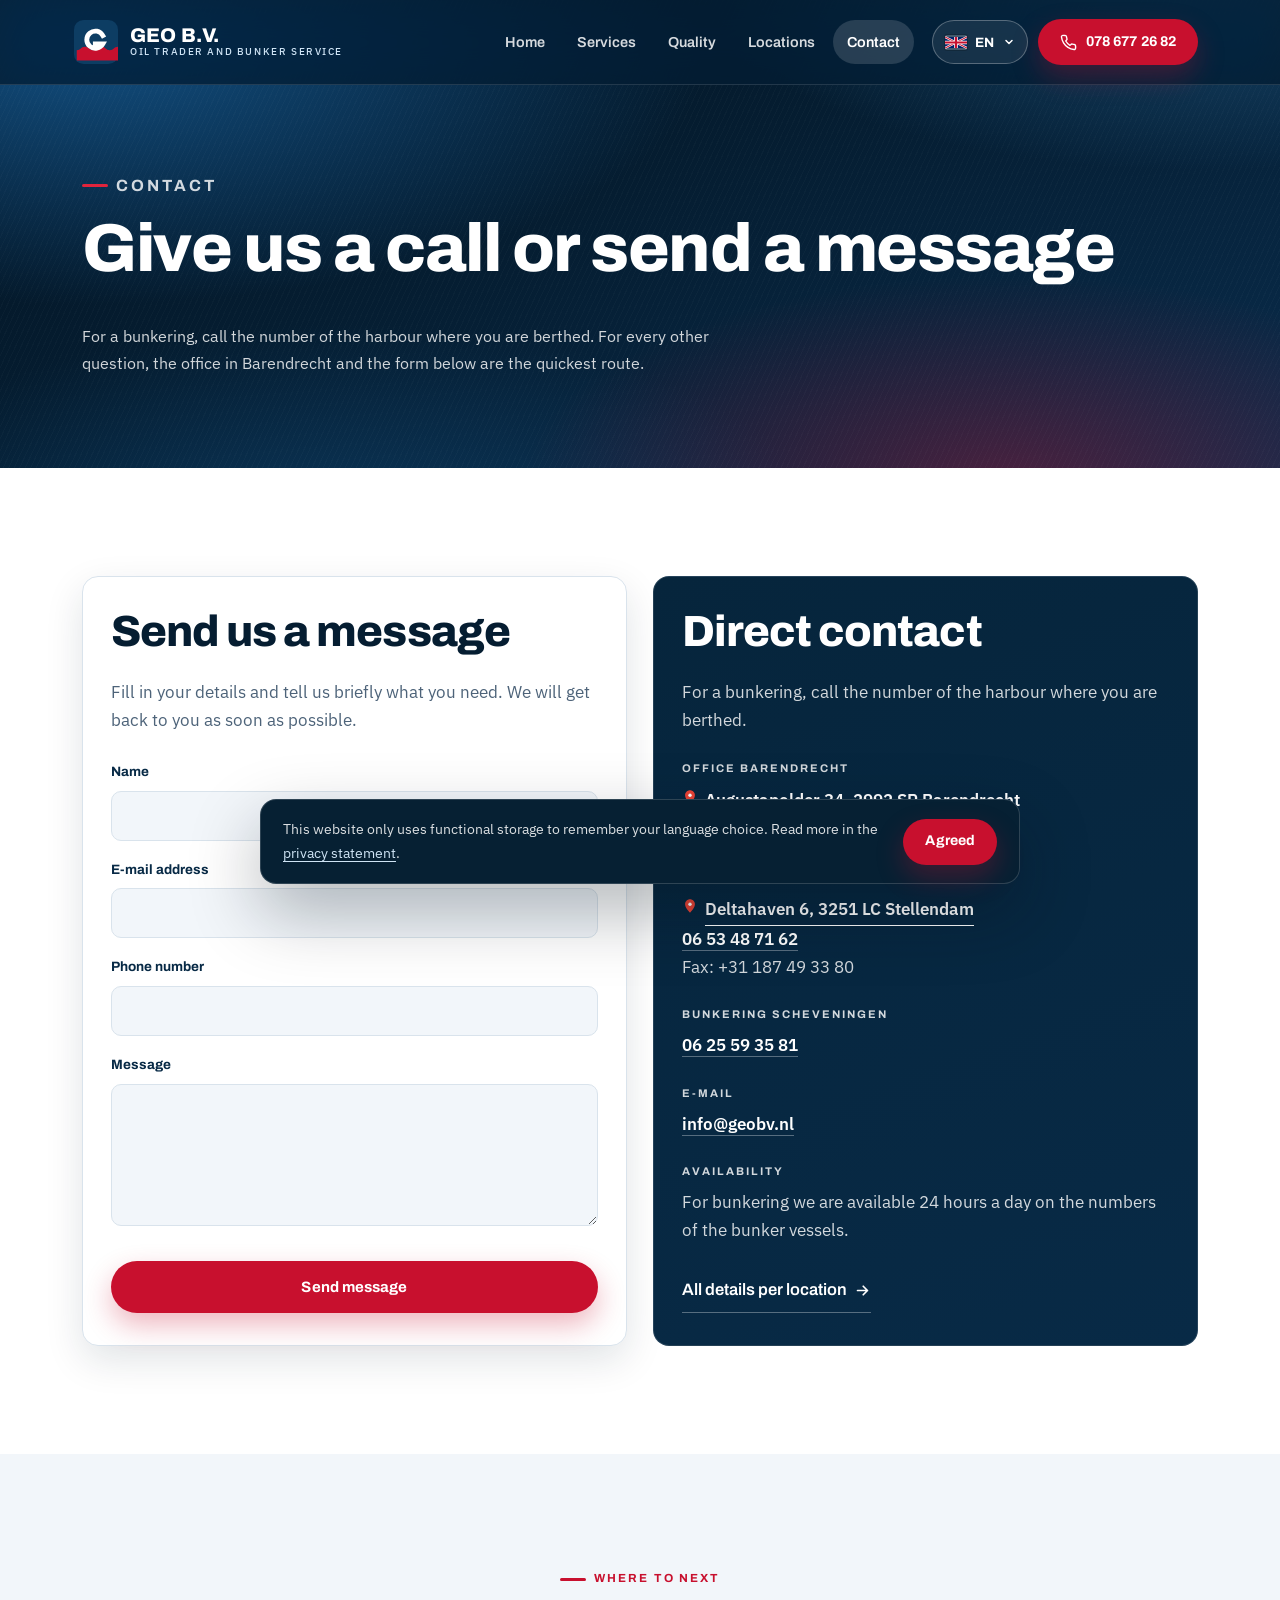
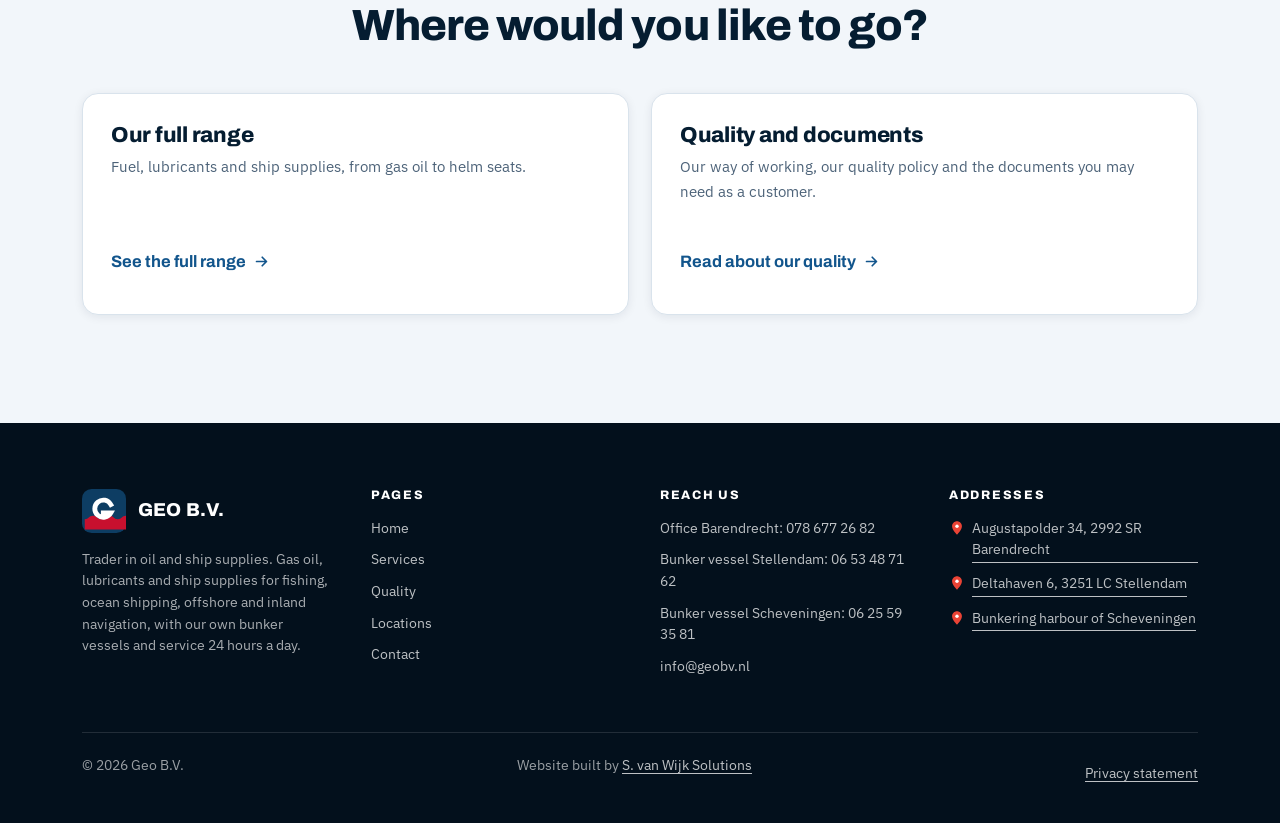
==== commit f8657a39: "Feedbackronde Geo: logo naar links, uniforme iconkleur, sectorenmarquee, footer en formulier - Logo " ====
--- a/contact.html
+++ b/contact.html
@@ -72,7 +72,7 @@
 
         <div class="form-card reveal s1">
           <h2 data-i18n="form.title">Stuur ons een bericht</h2>
-          <p class="lead" style="margin-bottom:26px" data-i18n="form.lead">Vul uw gegevens in en vertel kort wat u nodig heeft. Na het versturen opent uw e-mailprogramma met het bericht klaar voor verzending naar info@geobv.nl.</p>
+          <p class="lead" style="margin-bottom:26px" data-i18n="form.lead">Vul uw gegevens in en vertel kort wat u nodig heeft. Wij nemen zo snel mogelijk contact met u op.</p>
 
           <form id="contact-form" novalidate>
             <div class="field">
@@ -99,7 +99,7 @@
 
             <div class="form-actions">
               <button type="submit" class="btn btn--primary" data-i18n="form.submit">Verstuur bericht</button>
-              <p class="form-status" id="form-status" data-i18n="form.status">Uw e-mailprogramma opent met een kant-en-klaar bericht aan info@geobv.nl. Controleer het bericht en verstuur het.</p>
+              <p class="form-status" id="form-status" role="status" aria-live="polite" data-i18n="form.status">Bedankt voor uw bericht. Wij nemen zo snel mogelijk contact met u op.</p>
             </div>
           </form>
         </div>
@@ -112,12 +112,19 @@
 
           <div class="info-block">
             <p class="info-label" data-i18n="contact.info.officeLabel">Kantoor Barendrecht</p>
-            <p>Augustapolder 34, 2992 SR Barendrecht<br><a href="tel:+31786772682">078 677 26 82</a></p>
+            <p>
+              <a class="map-link" href="https://www.google.com/maps/search/?api=1&amp;query=Augustapolder+34+2992+SR+Barendrecht" target="_blank" rel="noopener"><svg class="map-pin" viewBox="0 0 24 24" aria-hidden="true" focusable="false"><path fill="#ea4335" d="M12 2C7.9 2 4.6 5.3 4.6 9.4c0 5.2 6.4 11.6 6.7 11.9.4.4 1 .4 1.4 0 .3-.3 6.7-6.7 6.7-11.9C19.4 5.3 16.1 2 12 2z"></path><circle cx="12" cy="9.4" r="2.55" fill="#ffffff"></circle></svg><span>Augustapolder 34, 2992 SR Barendrecht</span></a><br>
+              <a href="tel:+31786772682">078 677 26 82</a>
+            </p>
           </div>
 
           <div class="info-block">
             <p class="info-label" data-i18n="contact.info.stellendamLabel">Magazijn en bunkering Stellendam</p>
-            <p>Deltahaven 6, 3251 LC Stellendam<br><a href="tel:+31653487162">06 53 48 71 62</a><br><span data-i18n="vest.b.fax">Fax: 0187 49 33 80</span></p>
+            <p>
+              <a class="map-link" href="https://www.google.com/maps/search/?api=1&amp;query=Deltahaven+6+3251+LC+Stellendam" target="_blank" rel="noopener"><svg class="map-pin" viewBox="0 0 24 24" aria-hidden="true" focusable="false"><path fill="#ea4335" d="M12 2C7.9 2 4.6 5.3 4.6 9.4c0 5.2 6.4 11.6 6.7 11.9.4.4 1 .4 1.4 0 .3-.3 6.7-6.7 6.7-11.9C19.4 5.3 16.1 2 12 2z"></path><circle cx="12" cy="9.4" r="2.55" fill="#ffffff"></circle></svg><span>Deltahaven 6, 3251 LC Stellendam</span></a><br>
+              <a href="tel:+31653487162">06 53 48 71 62</a><br>
+              <span data-i18n="vest.b.fax">Fax: 0187 49 33 80</span>
+            </p>
           </div>
 
           <div class="info-block">
@@ -133,14 +140,6 @@
           <div class="info-block">
             <p class="info-label" data-i18n="contact.info.availLabel">Bereikbaarheid</p>
             <p data-i18n="contact.info.avail">Voor bunkeringen zijn wij 24 uur per dag bereikbaar via de nummers van de bunkerboten.</p>
-          </div>
-
-          <div class="info-block">
-            <p class="info-label" data-i18n="contact.info.certLabel">Certificering</p>
-            <ul class="chips chips--light">
-              <li><span class="chip chip--light">ISO 9001:2015</span></li>
-              <li><span class="chip chip--light">ISCC EU</span></li>
-            </ul>
           </div>
 
           <div class="info-block">
@@ -173,11 +172,11 @@
           </div>
         </article>
         <article class="card reveal s2">
-          <h3 data-i18n="contact.next.b.title">Certificaten en documenten</h3>
-          <p data-i18n="contact.next.b.text">ISO 9001:2015, ISCC EU, productcatalogi en veiligheidsinformatiebladen op een rij.</p>
+          <h3 data-i18n="contact.next.b.title">Kwaliteit en documenten</h3>
+          <p data-i18n="contact.next.b.text">Onze werkwijze, ons kwaliteitsbeleid en de documenten die u als klant nodig kunt hebben.</p>
           <div class="card-foot">
             <a class="textlink" href="kwaliteit.html">
-              <span data-i18n="story.link">Lees over kwaliteit en certificering</span>
+              <span data-i18n="story.link">Lees over onze kwaliteit</span>
               <svg width="17" height="17" viewBox="0 0 24 24" fill="none" stroke="currentColor" stroke-width="2.4" stroke-linecap="round" stroke-linejoin="round" aria-hidden="true" focusable="false"><path d="M5 12h14M13 6l6 6-6 6"></path></svg>
             </a>
           </div>
--- a/style.css
+++ b/style.css
@@ -41,6 +41,7 @@
 *, *::before, *::after { box-sizing: border-box; }
 
 html {
+  font-size: 94%;
   scroll-behavior: smooth;
   scroll-padding-top: calc(var(--header-h) + 16px);
   -webkit-text-size-adjust: 100%;
@@ -49,7 +50,7 @@
 body {
   margin: 0;
   font-family: var(--font-body);
-  font-size: 17px;
+  font-size: 1.07rem;
   line-height: 1.68;
   color: var(--ink);
   background: var(--white);
@@ -253,6 +254,7 @@
   align-items: center;
   gap: 12px;
   text-decoration: none;
+  margin-left: -8px;
   margin-right: auto;
   transition: transform .3s var(--ease);
 }
@@ -664,7 +666,6 @@
   flex: 0 0 auto;
 }
 .card-icon svg { width: 30px; height: 30px; }
-.card-icon--red { background: linear-gradient(150deg, var(--red-600), var(--red-700)); }
 
 .card-index {
   font-family: var(--font-display);
@@ -692,8 +693,48 @@
   color: var(--navy-800);
   box-shadow: var(--shadow-s);
 }
-.chip::before { content: ""; width: 7px; height: 7px; border-radius: 50%; background: var(--red-600); flex: 0 0 auto; }
-.chip--plain::before { background: var(--blue-500); }
+
+/* Doorlopende sectorenbalk (marquee) */
+.marquee {
+  position: relative;
+  overflow: hidden;
+  width: 100%;
+  margin-top: 6px;
+  -webkit-mask-image: linear-gradient(90deg, transparent, #000 9%, #000 91%, transparent);
+  mask-image: linear-gradient(90deg, transparent, #000 9%, #000 91%, transparent);
+}
+.marquee-track {
+  display: flex;
+  align-items: center;
+  width: max-content;
+  animation: marquee 34s linear infinite;
+}
+.marquee:hover .marquee-track,
+.marquee:focus-within .marquee-track { animation-play-state: paused; }
+.marquee-item {
+  display: inline-flex;
+  align-items: center;
+  white-space: nowrap;
+  padding-left: 24px;
+  font-family: var(--font-display);
+  font-weight: 700;
+  font-size: 1.02rem;
+  letter-spacing: .01em;
+  color: var(--navy-800);
+}
+.marquee-item::after {
+  content: "";
+  width: 7px;
+  height: 7px;
+  margin-left: 24px;
+  border-radius: 50%;
+  background: var(--red-600);
+  flex: 0 0 auto;
+}
+@keyframes marquee {
+  from { transform: translateX(0); }
+  to { transform: translateX(-50%); }
+}
 
 /* ---------- Beeldband ---------- */
 .band {
@@ -705,7 +746,7 @@
   border: 1px solid var(--line);
   box-shadow: var(--shadow-m);
 }
-.band img { width: 100%; height: 100%; object-fit: cover; object-position: center; aspect-ratio: 2 / 1; }
+.band img { width: 100%; height: auto; display: block; }
 .band figcaption {
   padding: 14px 20px;
   font-size: .9rem;
@@ -723,10 +764,8 @@
 .split-media { margin: 0; }
 .split-media img {
   width: 100%;
+  height: auto;
   border-radius: var(--radius-m);
-  object-fit: cover;
-  object-position: center;
-  aspect-ratio: 480 / 272;
   border: 1px solid var(--line);
   box-shadow: var(--shadow-m);
 }
@@ -960,7 +999,7 @@
 .cookiebar .btn { flex: 0 0 auto; }
 
 /* ---------- Footer ---------- */
-.site-footer { background: var(--navy-950); color: rgba(255, 255, 255, .74); padding: 66px 0 0; }
+.site-footer { background: var(--navy-950); color: rgba(255, 255, 255, .74); padding: 66px 0 0; font-size: .9rem; line-height: 1.6; }
 .footer-grid {
   display: grid;
   grid-template-columns: 1fr;
@@ -970,10 +1009,10 @@
 .footer-col h2,
 .footer-col h3 {
   color: var(--white);
-  font-size: 1rem;
-  letter-spacing: .12em;
+  font-size: .82rem;
+  letter-spacing: .14em;
   text-transform: uppercase;
-  margin-bottom: 18px;
+  margin-bottom: 16px;
 }
 .footer-col ul { list-style: none; margin: 0; padding: 0; }
 .footer-col li { margin-bottom: 10px; }
@@ -981,7 +1020,12 @@
 .footer-col a:hover { color: var(--white); }
 .footer-brand { display: inline-flex; align-items: center; gap: 12px; margin-bottom: 16px; text-decoration: none; }
 .footer-brand .brand-name { font-size: 1.24rem; }
-.footer-about p { font-size: .95rem; color: rgba(255, 255, 255, .66); max-width: 340px; }
+.footer-about p { font-size: .9rem; color: rgba(255, 255, 255, .66); max-width: 340px; }
+
+/* Adres-link naar Google Maps met pin-icoon */
+.map-link { display: inline-flex; align-items: flex-start; gap: 7px; border-bottom: 0 !important; }
+.map-link .map-pin { width: 16px; height: 16px; flex: 0 0 auto; margin-top: 2px; }
+.map-link span { border-bottom: 1px solid currentColor; padding-bottom: 1px; }
 
 .footer-bottom {
   display: flex;
@@ -991,7 +1035,7 @@
   text-align: center;
   padding: 22px 0 30px;
   border-top: 1px solid rgba(255, 255, 255, .12);
-  font-size: .88rem;
+  font-size: .9rem;
   color: rgba(255, 255, 255, .6);
 }
 .footer-bottom .js-year { font-variant-numeric: tabular-nums; }
@@ -1062,6 +1106,10 @@
   }
   .anim { animation: none; opacity: 1; transform: none; }
   .js-motion .reveal { opacity: 1; transform: none; }
+  .marquee { -webkit-mask-image: none; mask-image: none; overflow: visible; }
+  .marquee-track { width: 100%; flex-wrap: wrap; justify-content: center; transform: none; }
+  .marquee-item { padding: 6px 16px; }
+  .marquee-item--dup { display: none; }
 }
 
 /* ==========================================================================
@@ -1075,11 +1123,10 @@
 @media (min-width: 560px) {
   .stats { grid-template-columns: repeat(3, 1fr); }
   .doc-list { grid-template-columns: 1fr; }
-  .footer-bottom { font-size: .9rem; }
 }
 
 @media (min-width: 768px) {
-  body { font-size: 17.5px; }
+  body { font-size: 1.1rem; }
   .section { padding: 96px 0; }
   .section--tight { padding: 66px 0; }
   .grid--2 { grid-template-columns: repeat(2, 1fr); }
@@ -1097,7 +1144,6 @@
     text-align: left;
     gap: 20px;
   }
-  .band img { aspect-ratio: 900 / 272; }
   .cta-band { padding: 96px 0; }
 }
 
